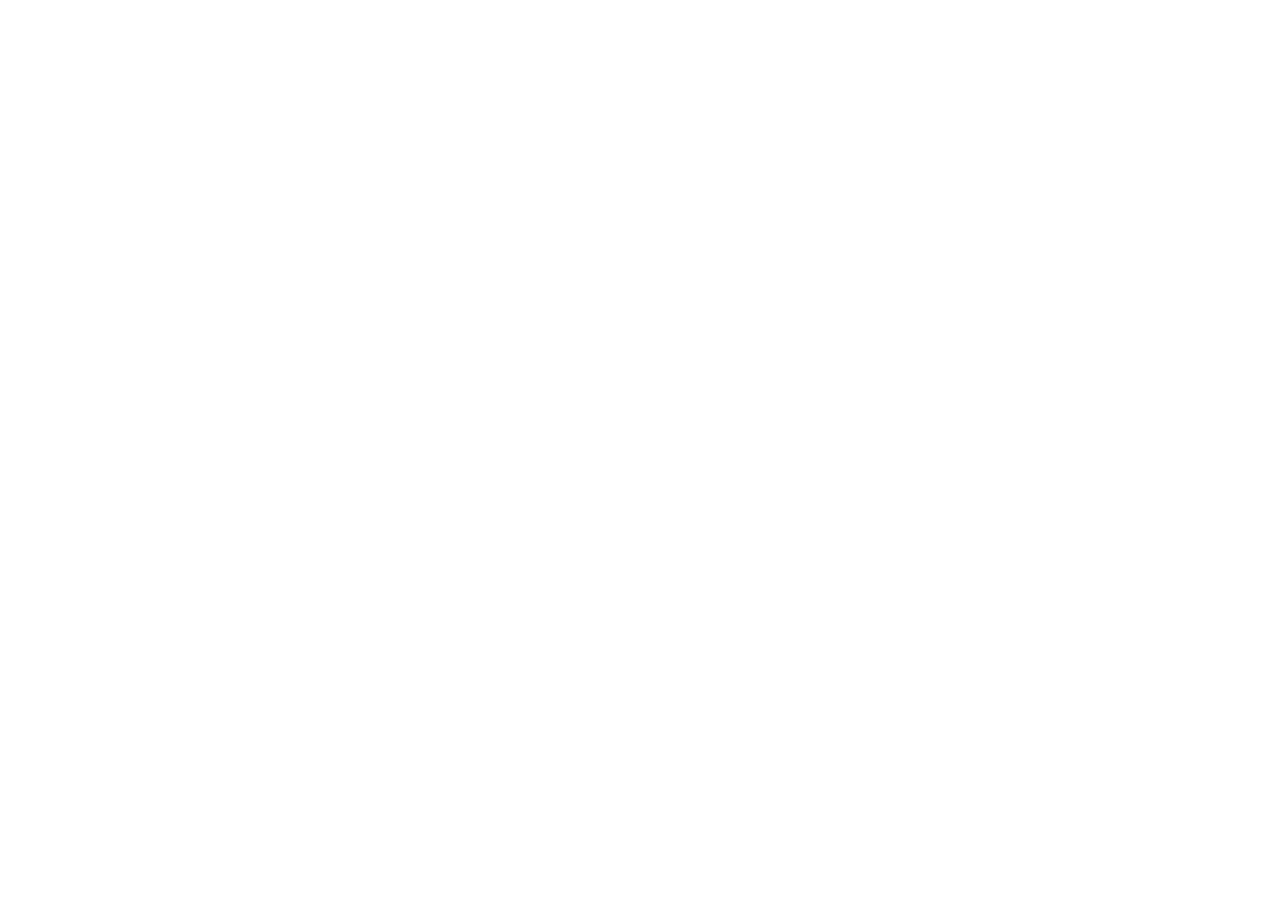
==== index.html @ decf564c "Add files via upload Verification file for google" ====
<!DOCTYPE html>
<html lang="en">
<head>
  <meta charset="UTF-8" />
  <meta name="viewport" content="width=device-width, initial-scale=1" />
  <title>Add to Notes</title>
  <!-- Root of ashish-s-codes.github.io. This repository exists so Google
       Search Console can verify the domain (its verification file sits next
       to this page). Visitors are forwarded to the Add to Notes homepage. -->
  <meta http-equiv="refresh" content="0; url=https://ashish-s-codes.github.io/add-to-notes-extn/" />
  <link rel="canonical" href="https://ashish-s-codes.github.io/add-to-notes-extn/" />
</head>
<body>
  <p>Redirecting to <a href="https://ashish-s-codes.github.io/add-to-notes-extn/">Add to Notes</a>…</p>
</body>
</html>
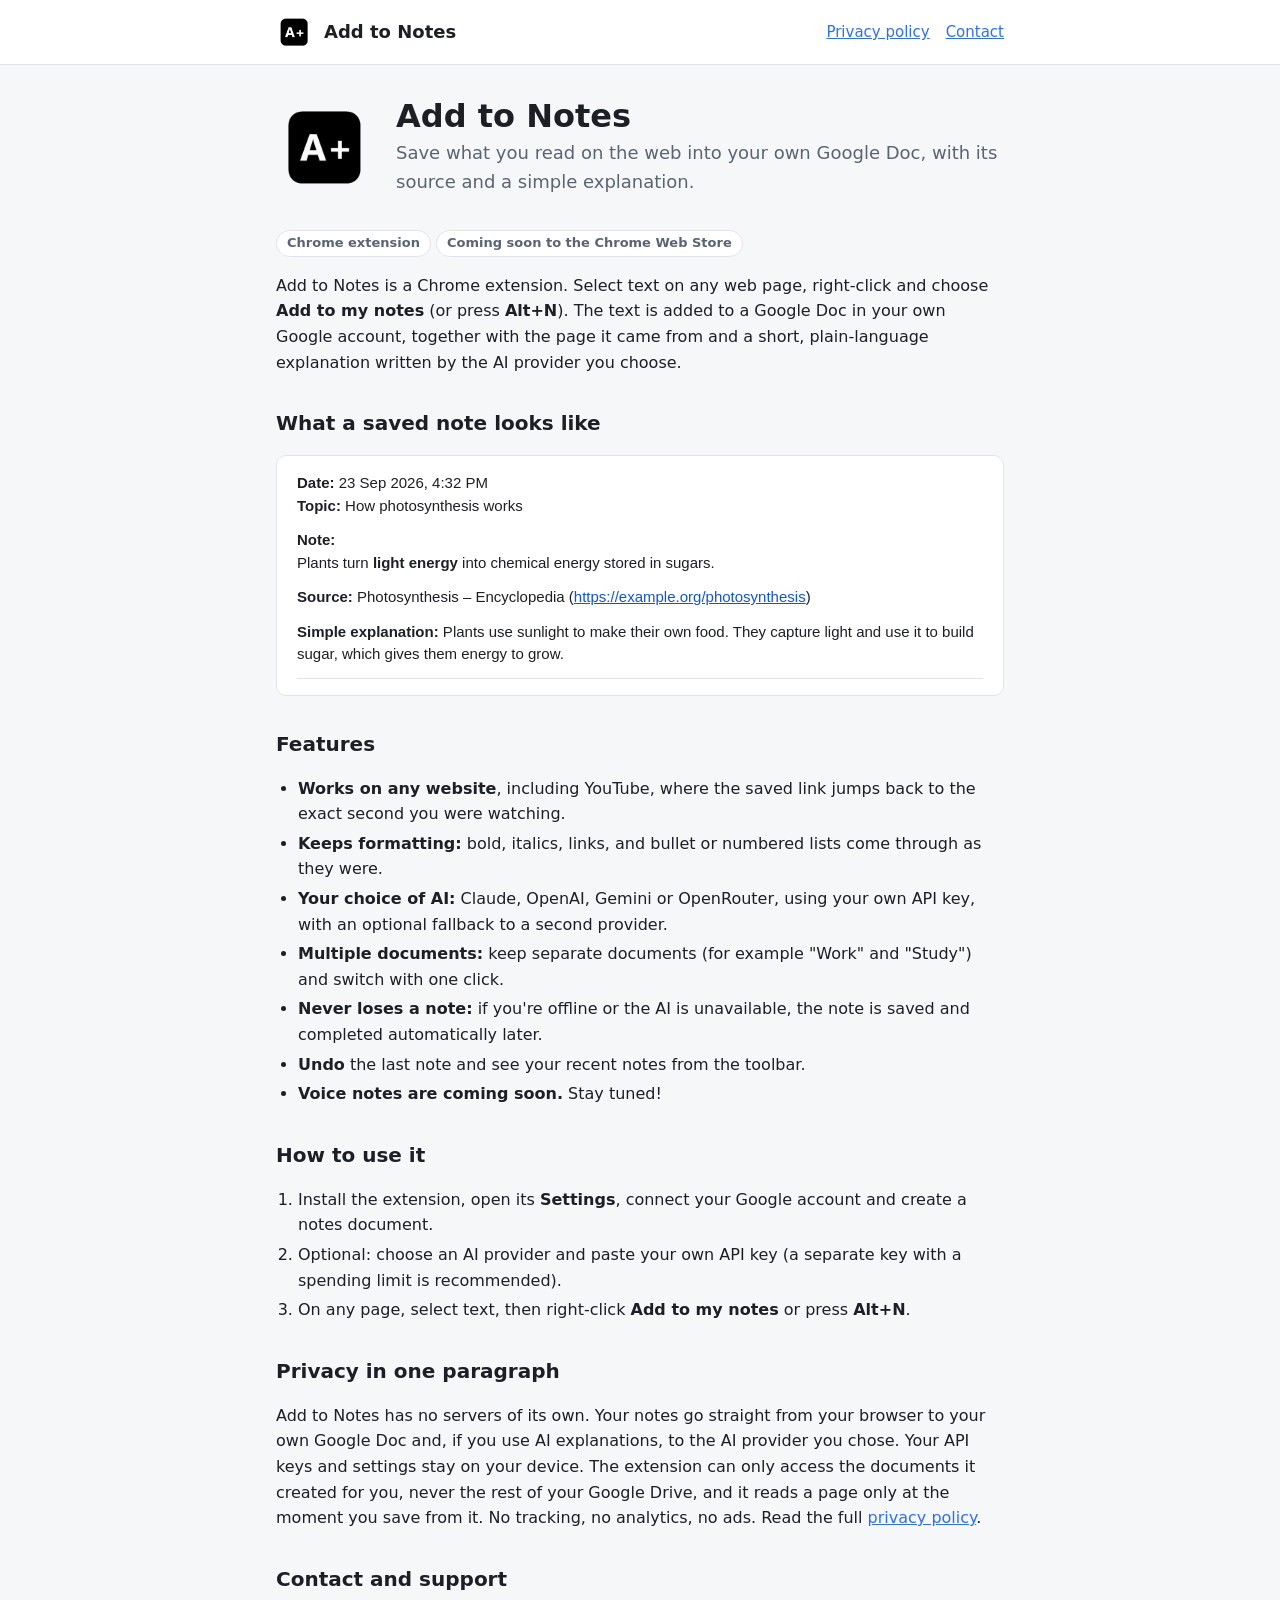
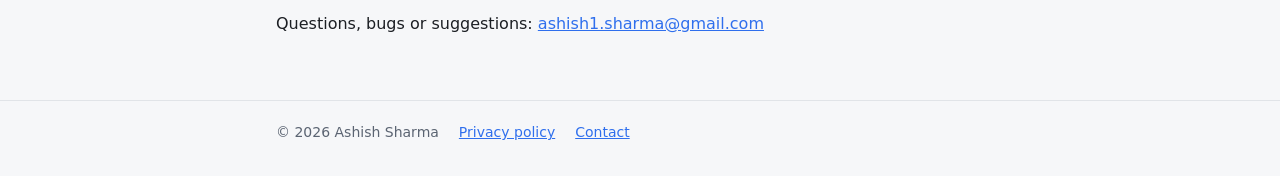
==== commit c8af8bad: "Add files via upload Moved all the files from sub-folder "add-to-notes-extn" to the root folder to a" ====
--- a/index.html
+++ b/index.html
@@ -3,14 +3,81 @@
 <head>
   <meta charset="UTF-8" />
   <meta name="viewport" content="width=device-width, initial-scale=1" />
-  <title>Add to Notes</title>
-  <!-- Root of ashish-s-codes.github.io. This repository exists so Google
-       Search Console can verify the domain (its verification file sits next
-       to this page). Visitors are forwarded to the Add to Notes homepage. -->
-  <meta http-equiv="refresh" content="0; url=https://ashish-s-codes.github.io/add-to-notes-extn/" />
-  <link rel="canonical" href="https://ashish-s-codes.github.io/add-to-notes-extn/" />
+  <title>Add to Notes: save what you read to your Google Doc</title>
+  <meta name="description" content="Add to Notes is a Chrome extension that saves text you select on any web page into your own Google Doc, with its source link and a short AI explanation." />
+  <link rel="icon" type="image/png" href="favicon.png" />
+  <link rel="stylesheet" href="site.css" />
 </head>
 <body>
-  <p>Redirecting to <a href="https://ashish-s-codes.github.io/add-to-notes-extn/">Add to Notes</a>…</p>
+  <header class="site">
+    <div class="wrap">
+      <img src="icon128.png" alt="" />
+      <a class="brand" href="./">Add to Notes</a>
+      <nav>
+        <a href="privacy.html">Privacy policy</a>
+        <a href="#contact">Contact</a>
+      </nav>
+    </div>
+  </header>
+
+  <main class="wrap">
+    <section class="hero">
+      <img src="icon128.png" alt="Add to Notes icon: white A+ on a black square" />
+      <div>
+        <h1>Add to Notes</h1>
+        <p>Save what you read on the web into your own Google Doc, with its source and a simple explanation.</p>
+      </div>
+    </section>
+
+    <p><span class="badge">Chrome extension</span> <span class="badge">Coming soon to the Chrome Web Store</span></p>
+
+    <p>Add to Notes is a Chrome extension. Select text on any web page, right-click and choose <strong>Add to my notes</strong> (or press <strong>Alt+N</strong>). The text is added to a Google Doc in your own Google account, together with the page it came from and a short, plain-language explanation written by the AI provider you choose.</p>
+
+    <h2>What a saved note looks like</h2>
+    <div class="card sample" aria-label="Example of a saved note">
+      <p><strong>Date:</strong> 23 Sep 2026, 4:32 PM</p>
+      <p><strong>Topic:</strong> How photosynthesis works</p>
+      <div class="gap"></div>
+      <p><strong>Note:</strong></p>
+      <p>Plants turn <strong>light energy</strong> into chemical energy stored in sugars.</p>
+      <div class="gap"></div>
+      <p><strong>Source:</strong> Photosynthesis – Encyclopedia (<span class="sample-link">https://example.org/photosynthesis</span>)</p>
+      <div class="gap"></div>
+      <p><strong>Simple explanation:</strong> Plants use sunlight to make their own food. They capture light and use it to build sugar, which gives them energy to grow.</p>
+      <div class="rule"></div>
+    </div>
+
+    <h2>Features</h2>
+    <ul>
+      <li><strong>Works on any website</strong>, including YouTube, where the saved link jumps back to the exact second you were watching.</li>
+      <li><strong>Keeps formatting:</strong> bold, italics, links, and bullet or numbered lists come through as they were.</li>
+      <li><strong>Your choice of AI:</strong> Claude, OpenAI, Gemini or OpenRouter, using your own API key, with an optional fallback to a second provider.</li>
+      <li><strong>Multiple documents:</strong> keep separate documents (for example "Work" and "Study") and switch with one click.</li>
+      <li><strong>Never loses a note:</strong> if you're offline or the AI is unavailable, the note is saved and completed automatically later.</li>
+      <li><strong>Undo</strong> the last note and see your recent notes from the toolbar.</li>
+      <li><strong>Voice notes are coming soon.</strong> Stay tuned!</li>
+    </ul>
+
+    <h2>How to use it</h2>
+    <ol>
+      <li>Install the extension, open its <strong>Settings</strong>, connect your Google account and create a notes document.</li>
+      <li>Optional: choose an AI provider and paste your own API key (a separate key with a spending limit is recommended).</li>
+      <li>On any page, select text, then right-click <strong>Add to my notes</strong> or press <strong>Alt+N</strong>.</li>
+    </ol>
+
+    <h2>Privacy in one paragraph</h2>
+    <p>Add to Notes has no servers of its own. Your notes go straight from your browser to your own Google Doc and, if you use AI explanations, to the AI provider you chose. Your API keys and settings stay on your device. The extension can only access the documents it created for you, never the rest of your Google Drive, and it reads a page only at the moment you save from it. No tracking, no analytics, no ads. Read the full <a href="privacy.html">privacy policy</a>.</p>
+
+    <h2 id="contact">Contact and support</h2>
+    <p>Questions, bugs or suggestions: <a href="mailto:ashish1.sharma@gmail.com">ashish1.sharma@gmail.com</a></p>
+  </main>
+
+  <footer class="site">
+    <div class="wrap">
+      <span>© 2026 Ashish Sharma</span>
+      <a href="privacy.html">Privacy policy</a>
+      <a href="mailto:ashish1.sharma@gmail.com">Contact</a>
+    </div>
+  </footer>
 </body>
 </html>
--- a/site.css
+++ b/site.css
@@ -0,0 +1,233 @@
+/* Shared styles for the Add to Notes website (homepage + privacy policy).
+   No external fonts, scripts or trackers: the site itself collects nothing. */
+
+:root {
+  --bg: #f6f7f9;
+  --surface: #ffffff;
+  --border: #e1e4e8;
+  --text: #1c1f24;
+  --muted: #5b6472;
+  --accent: #2f6fed;
+  color-scheme: light;
+}
+
+@media (prefers-color-scheme: dark) {
+  :root {
+    --bg: #15171a;
+    --surface: #1d2024;
+    --border: #2e3238;
+    --text: #e8eaed;
+    --muted: #a3aab5;
+    --accent: #7aa7ff;
+    color-scheme: dark;
+  }
+}
+
+* {
+  box-sizing: border-box;
+}
+
+body {
+  margin: 0;
+  background: var(--bg);
+  color: var(--text);
+  font-family: "Segoe UI", system-ui, -apple-system, Roboto, Helvetica, Arial, sans-serif;
+  font-size: 16px;
+  line-height: 1.6;
+}
+
+a {
+  color: var(--accent);
+}
+
+.wrap {
+  max-width: 760px;
+  margin: 0 auto;
+  padding: 0 16px;
+}
+
+header.site {
+  border-bottom: 1px solid var(--border);
+  background: var(--surface);
+}
+
+header.site .wrap {
+  display: flex;
+  align-items: center;
+  gap: 12px;
+  padding-top: 14px;
+  padding-bottom: 14px;
+}
+
+header.site img {
+  width: 36px;
+  height: 36px;
+}
+
+header.site .brand {
+  font-weight: 700;
+  font-size: 18px;
+  color: var(--text);
+  text-decoration: none;
+}
+
+header.site nav {
+  margin-left: auto;
+  display: flex;
+  gap: 16px;
+  font-size: 15px;
+}
+
+main.wrap {
+  padding-top: 32px;
+  padding-bottom: 48px;
+}
+
+.hero {
+  display: flex;
+  align-items: center;
+  gap: 24px;
+  margin-bottom: 32px;
+}
+
+.hero img {
+  width: 96px;
+  height: 96px;
+  flex-shrink: 0;
+}
+
+.hero h1 {
+  margin: 0 0 4px;
+  font-size: 32px;
+  line-height: 1.2;
+}
+
+.hero p {
+  margin: 0;
+  color: var(--muted);
+  font-size: 18px;
+}
+
+h1 {
+  font-size: 28px;
+  line-height: 1.25;
+  margin: 0 0 8px;
+}
+
+h2 {
+  font-size: 20px;
+  margin: 32px 0 8px;
+}
+
+.muted {
+  color: var(--muted);
+}
+
+.card {
+  background: var(--surface);
+  border: 1px solid var(--border);
+  border-radius: 10px;
+  padding: 16px 20px;
+  margin: 16px 0;
+}
+
+.sample {
+  font-family: Arial, Helvetica, sans-serif;
+  font-size: 15px;
+  line-height: 1.5;
+}
+
+.sample p {
+  margin: 0;
+}
+
+.sample .sample-link {
+  color: #1155cc;
+  text-decoration: underline;
+}
+
+@media (prefers-color-scheme: dark) {
+  .sample .sample-link {
+    color: var(--accent);
+  }
+}
+
+.sample .gap {
+  height: 12px;
+}
+
+.sample .rule {
+  border-bottom: 1px solid var(--border);
+  margin-top: 12px;
+}
+
+ul, ol {
+  padding-left: 22px;
+}
+
+li {
+  margin: 4px 0;
+}
+
+table {
+  width: 100%;
+  border-collapse: collapse;
+  margin: 12px 0;
+  font-size: 15px;
+}
+
+th, td {
+  text-align: left;
+  vertical-align: top;
+  padding: 8px 10px;
+  border: 1px solid var(--border);
+}
+
+th {
+  background: var(--surface);
+}
+
+.table-scroll {
+  overflow-x: auto;
+}
+
+.badge {
+  display: inline-block;
+  font-size: 13px;
+  font-weight: 600;
+  padding: 2px 10px;
+  border-radius: 999px;
+  border: 1px solid var(--border);
+  background: var(--surface);
+  color: var(--muted);
+}
+
+footer.site {
+  border-top: 1px solid var(--border);
+  padding: 20px 0 32px;
+  font-size: 14px;
+  color: var(--muted);
+}
+
+footer.site .wrap {
+  display: flex;
+  flex-wrap: wrap;
+  gap: 8px 20px;
+}
+
+@media (max-width: 560px) {
+  .hero {
+    flex-direction: column;
+    align-items: flex-start;
+    gap: 12px;
+  }
+
+  .hero h1 {
+    font-size: 26px;
+  }
+
+  header.site nav {
+    gap: 12px;
+    font-size: 14px;
+  }
+}
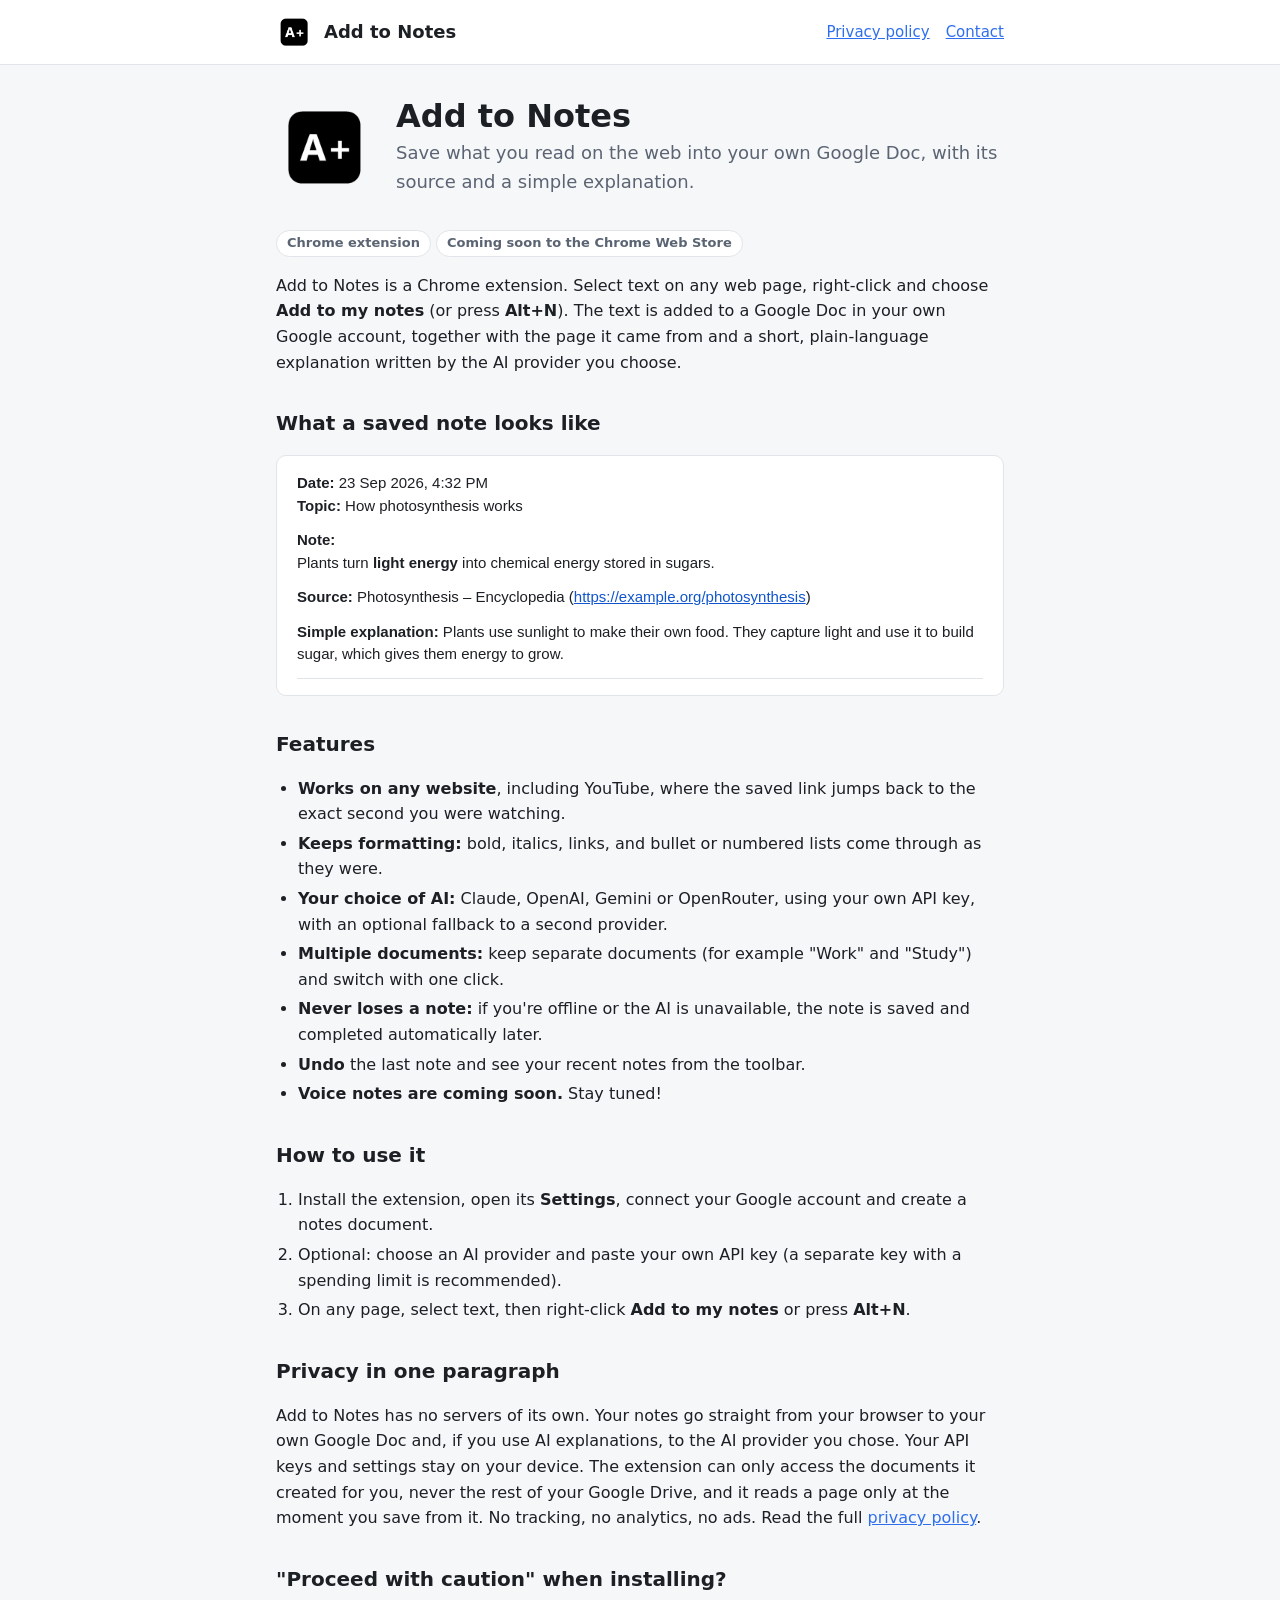
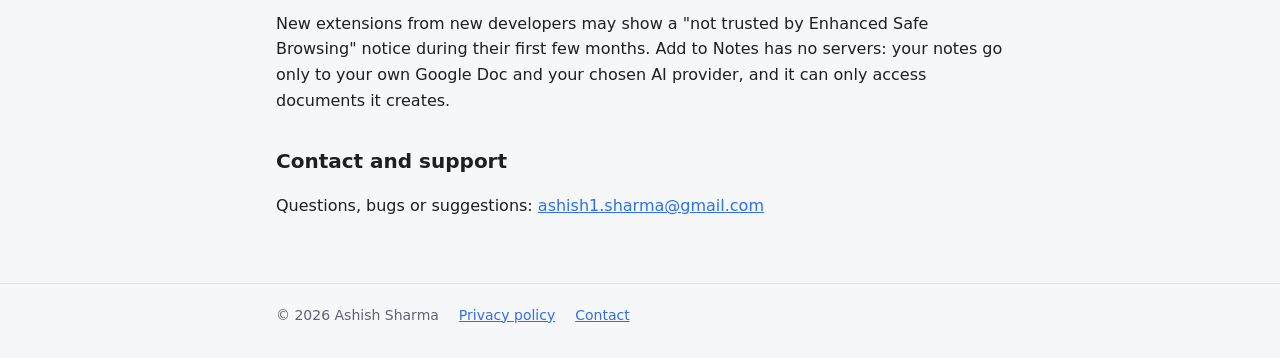
==== commit 1e183fdf: "Add files via upload Added "Proceed with caution" description." ====
--- a/index.html
+++ b/index.html
@@ -3,6 +3,9 @@
 <head>
   <meta charset="UTF-8" />
   <meta name="viewport" content="width=device-width, initial-scale=1" />
+  <!-- Google Search Console ownership proof for ashish-s-codes.github.io
+       (needed for OAuth brand verification). Never remove. -->
+  <meta name="google-site-verification" content="Ke0_cCQXQZ4eBADWo_CIxp3JL7E2BHyVz8oz56GAnRM" />
   <title>Add to Notes: save what you read to your Google Doc</title>
   <meta name="description" content="Add to Notes is a Chrome extension that saves text you select on any web page into your own Google Doc, with its source link and a short AI explanation." />
   <link rel="icon" type="image/png" href="favicon.png" />
@@ -68,6 +71,9 @@
     <h2>Privacy in one paragraph</h2>
     <p>Add to Notes has no servers of its own. Your notes go straight from your browser to your own Google Doc and, if you use AI explanations, to the AI provider you chose. Your API keys and settings stay on your device. The extension can only access the documents it created for you, never the rest of your Google Drive, and it reads a page only at the moment you save from it. No tracking, no analytics, no ads. Read the full <a href="privacy.html">privacy policy</a>.</p>
 
+    <h2 id="safe-browsing">"Proceed with caution" when installing?</h2>
+    <p>New extensions from new developers may show a "not trusted by Enhanced Safe Browsing" notice during their first few months. Add to Notes has no servers: your notes go only to your own Google Doc and your chosen AI provider, and it can only access documents it creates.</p>
+
     <h2 id="contact">Contact and support</h2>
     <p>Questions, bugs or suggestions: <a href="mailto:ashish1.sharma@gmail.com">ashish1.sharma@gmail.com</a></p>
   </main>
